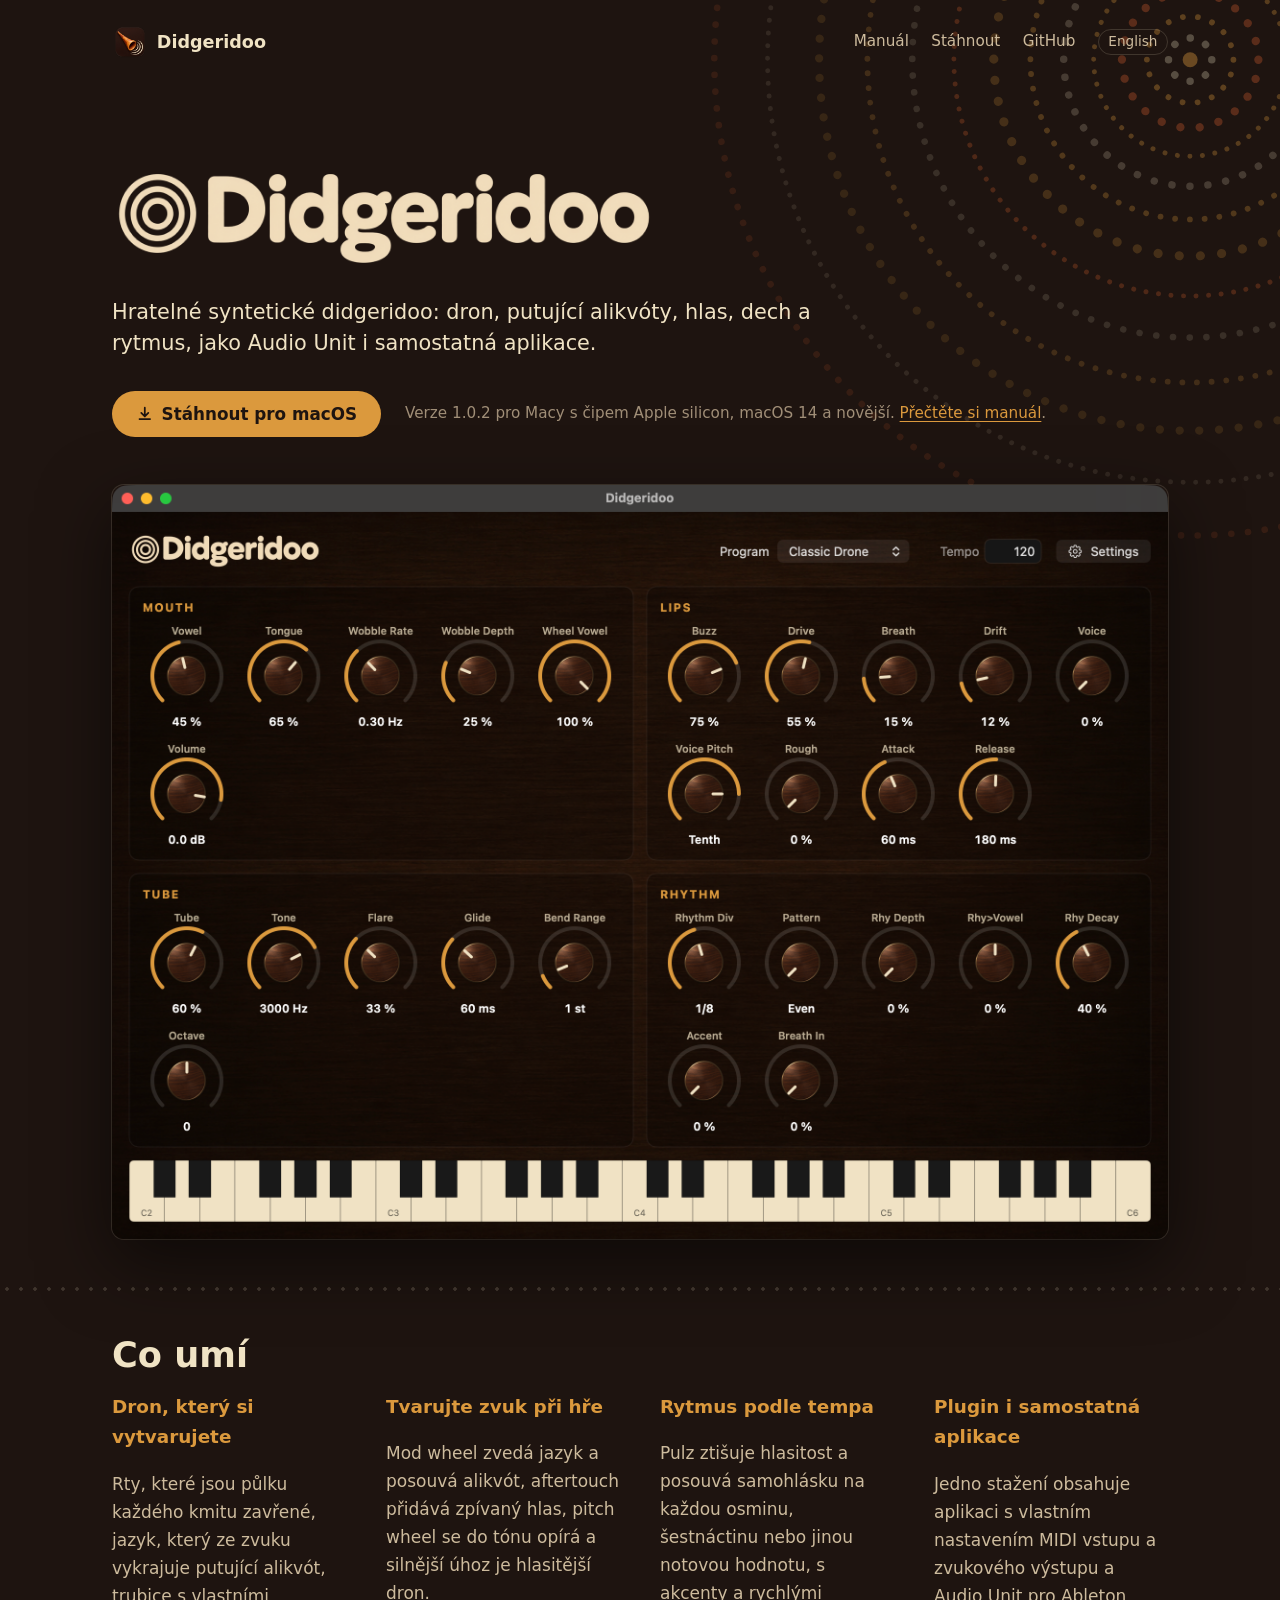
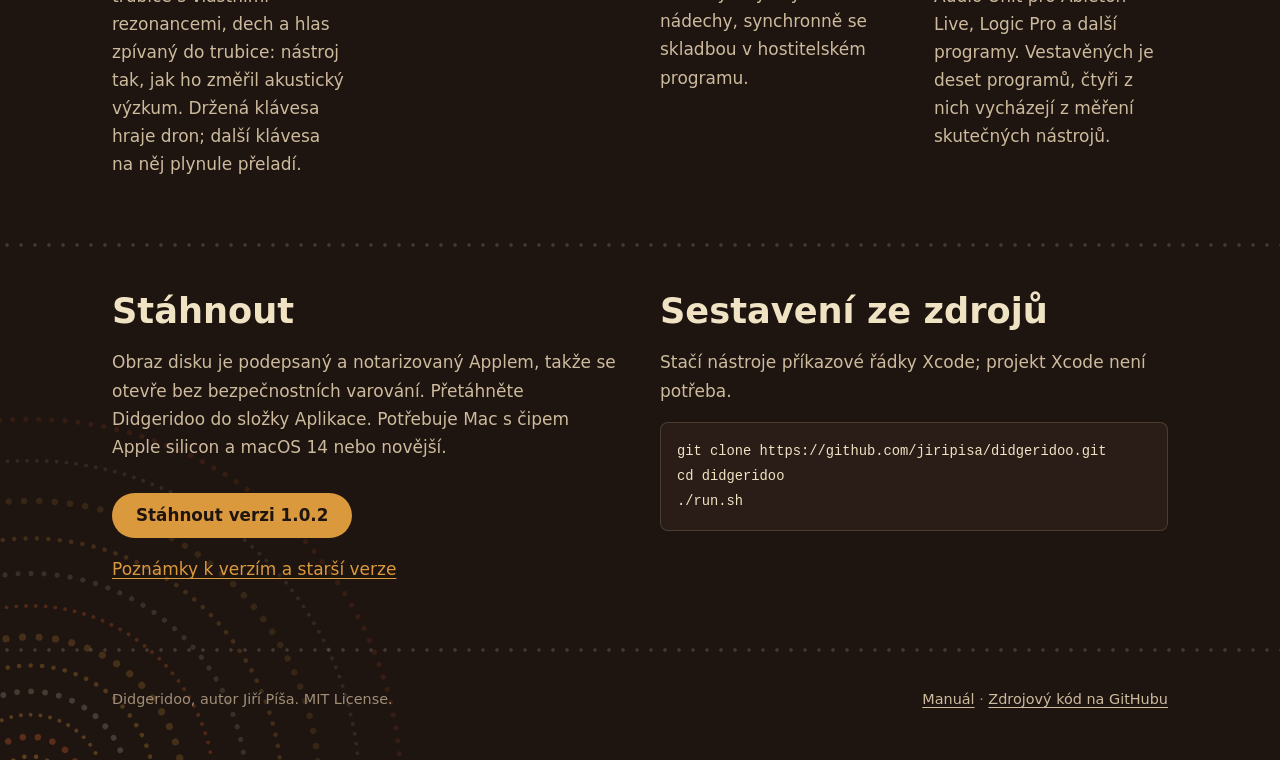
==== docs/cs/index.html @ 7986f855 "feat(dsp): the overblown note is gone — a hard hit is a loud drone, Toot Pitch becomes Flare Three b" ====
<!doctype html>
<html lang="cs">
<head>
<meta charset="utf-8">
<meta name="viewport" content="width=device-width, initial-scale=1">
<title>Didgeridoo pro macOS</title>
<meta name="description" content="Hratelné syntetické didgeridoo: dron, putující alikvóty, hlas, dech a rytmus, jako Audio Unit i samostatná aplikace.">
<meta property="og:title" content="Didgeridoo">
<meta property="og:description" content="Hratelné syntetické didgeridoo: dron, putující alikvóty, hlas, dech a rytmus, jako Audio Unit i samostatná aplikace.">
<meta property="og:image" content="https://jiripisa.github.io/didgeridoo/assets/didgeridoo-window.png">
<meta property="og:type" content="website">
<link rel="alternate" hreflang="en" href="https://jiripisa.github.io/didgeridoo/">
<link rel="alternate" hreflang="cs" href="https://jiripisa.github.io/didgeridoo/cs/">
<link rel="alternate" hreflang="x-default" href="https://jiripisa.github.io/didgeridoo/">
<link rel="icon" href="../assets/icon.png">
<link rel="stylesheet" href="../assets/site.css">
</head>
<body>

<header class="wrap masthead">
  <a class="brand" href="#top"><img src="../assets/icon.png" alt="" width="32" height="32">Didgeridoo</a>
  <nav aria-label="Stránka">
    <a href="manual.html">Manuál</a>
    <a href="#get">Stáhnout</a>
    <a href="https://github.com/jiripisa/didgeridoo">GitHub</a>
    <a class="lang" href="../" hreflang="en" lang="en">English</a>
  </nav>
</header>

<main id="top">
  <div class="wrap hero">
    <h1><img src="../assets/logo.png" alt="Didgeridoo" width="1200" height="240"></h1>
    <p class="lede">Hratelné syntetické didgeridoo: dron, putující alikvóty, hlas, dech a rytmus, jako Audio Unit i samostatná aplikace.</p>
    <div class="actions">
      <a class="button" href="https://github.com/jiripisa/didgeridoo/releases/download/v1.0.2/Didgeridoo-1.0.2.dmg">
        <svg viewBox="0 0 20 20" fill="none" stroke="currentColor" stroke-width="2" aria-hidden="true"><path d="M10 3v10m0 0-4-4m4 4 4-4M4 16h12" stroke-linecap="round" stroke-linejoin="round"/></svg>
        Stáhnout pro macOS
      </a>
      <span class="meta">Verze 1.0.2 pro Macy s čipem Apple silicon, macOS 14 a novější. <a href="manual.html">Přečtěte si manuál</a>.</span>
    </div>
    <figure class="shot">
      <img src="../assets/didgeridoo-window.png" alt="Okno aplikace Didgeridoo" width="1400">
    </figure>
  </div>

  <section id="features">
    <div class="wrap">
      <h2>Co umí</h2>
      <div class="grid">
        <div>
          <h3>Dron, který si vytvarujete</h3>
          <p>Rty, které jsou půlku každého kmitu zavřené, jazyk, který ze zvuku vykrajuje putující alikvót, trubice s vlastními rezonancemi, dech a hlas zpívaný do trubice: nástroj tak, jak ho změřil akustický výzkum. Držená klávesa hraje dron; další klávesa na něj plynule přeladí.</p>
        </div>
        <div>
          <h3>Tvarujte zvuk při hře</h3>
          <p>Mod wheel zvedá jazyk a posouvá alikvót, aftertouch přidává zpívaný hlas, pitch wheel se do tónu opírá a silnější úhoz je hlasitější dron.</p>
        </div>
        <div>
          <h3>Rytmus podle tempa</h3>
          <p>Pulz ztišuje hlasitost a posouvá samohlásku na každou osminu, šestnáctinu nebo jinou notovou hodnotu, s akcenty a rychlými nádechy, synchronně se skladbou v hostitelském programu.</p>
        </div>
        <div>
          <h3>Plugin i samostatná aplikace</h3>
          <p>Jedno stažení obsahuje aplikaci s vlastním nastavením MIDI vstupu a zvukového výstupu a Audio Unit pro Ableton Live, Logic Pro a další programy. Vestavěných je deset programů, čtyři z nich vycházejí z měření skutečných nástrojů.</p>
        </div>
      </div>
    </div>
  </section>

  <section id="get">
    <div class="wrap grid">
      <div>
        <h2>Stáhnout</h2>
        <p>Obraz disku je podepsaný a notarizovaný Applem, takže se otevře bez
        bezpečnostních varování. Přetáhněte Didgeridoo do složky Aplikace.
        Potřebuje Mac s čipem Apple silicon a macOS 14 nebo novější.</p>
        <div class="actions">
          <a class="button" href="https://github.com/jiripisa/didgeridoo/releases/download/v1.0.2/Didgeridoo-1.0.2.dmg">Stáhnout verzi 1.0.2</a>
        </div>
        <p><a href="https://github.com/jiripisa/didgeridoo/releases">Poznámky k verzím a starší verze</a></p>
      </div>
      <div>
        <h2>Sestavení ze zdrojů</h2>
        <p>Stačí nástroje příkazové řádky Xcode; projekt Xcode není potřeba.</p>
<pre><code>git clone https://github.com/jiripisa/didgeridoo.git
cd didgeridoo
./run.sh</code></pre>
      </div>
    </div>
  </section>
</main>

<footer>
  <div class="wrap">
    <span>Didgeridoo, autor Jiří Píša. MIT License.</span>
    <span><a href="manual.html">Manuál</a> · <a href="https://github.com/jiripisa/didgeridoo">Zdrojový kód na GitHubu</a></span>
  </div>
</footer>

</body>
</html>
---- docs/assets/site.css ----
/* Shared by index.html and manual.html. The site wears the instrument's colours: dark
   wood for the ground and the pigments of its painting for everything else, with a
   sound drawn in dots spreading behind the page (ripples.svg). One look, whatever
   the system's appearance: it is the app's own. */
:root {
  --bg: #1e1410;          /* bark: the ground */
  --panel: #2a1c16;       /* heartwood: code, keys, the contents box */
  --line: rgba(240, 227, 196, .16);
  --ink: #f0e3c4;         /* white clay: headings, names */
  --ink2: #cdbb9d;        /* text */
  --ink3: #a08e77;        /* notes */
  --accent: #db993d;      /* yellow ochre: what you can press, what is marked */
  --accent-ink: #1e1410;
  --display: ui-rounded, "SF Pro Rounded", "Arial Rounded MT Bold", system-ui, sans-serif;
  --text: "Avenir Next", Avenir, system-ui, -apple-system, "Segoe UI", sans-serif;
  --measure: 44rem;
  --gutter: clamp(1rem, 4vw, 3rem);
  --ripple: clamp(34rem, 78vw, 66rem);
  color-scheme: dark;
}
* { box-sizing: border-box; }
html { -webkit-text-size-adjust: 100%; scroll-padding-top: 1.5rem; background: var(--bg); }
body {
  margin: 0;
  color: var(--ink2);
  font: 1.0625rem/1.65 var(--text);
  /* The sound: one ripple from the top right corner, a quieter one from the foot of the page. */
  background:
    url(ripples.svg) no-repeat right calc(var(--ripple) * -.41) top calc(var(--ripple) * -.44) / var(--ripple),
    url(ripples.svg) no-repeat left calc(var(--ripple) * -.36) bottom calc(var(--ripple) * -.42) / calc(var(--ripple) * .78),
    var(--bg);
}
a { color: var(--accent); text-underline-offset: .2em; }
a:hover { color: var(--ink); }
a:focus-visible, button:focus-visible { outline: 2px solid var(--accent); outline-offset: 3px; border-radius: 4px; }
code, kbd, pre { font-family: ui-monospace, "SF Mono", Menlo, monospace; font-size: .9em; }
code { color: var(--ink); }
b, strong { color: var(--ink); font-weight: 600; }
img { max-width: 100%; height: auto; }
h1, h2, h3 { font-family: var(--display); }
.wrap { max-width: 72rem; margin: 0 auto; padding: 0 var(--gutter); }

.masthead { display: flex; align-items: center; justify-content: space-between; gap: 1rem; padding-block: 1.5rem; }
.brand { display: flex; align-items: center; gap: .55rem; color: var(--ink); text-decoration: none; font: 700 1.1rem var(--display); }
.brand img { width: 2.25rem; height: 2.25rem; }
.masthead nav { display: flex; flex-wrap: wrap; justify-content: flex-end; gap: .4rem 1.4rem; }
.masthead nav a { color: var(--ink2); text-decoration: none; font-size: .95rem; }
.masthead nav a:hover, .masthead nav a[aria-current] { color: var(--ink); }
.masthead nav a.lang { padding: 0 .6rem; border: 1px solid var(--line); border-radius: 999px; font-size: .85rem; }

.hero { padding-block: clamp(2rem, 7vw, 5rem) 3rem; }
.hero h1 { margin: 0; color: var(--ink); font-size: clamp(2.6rem, 8vw, 5rem); font-weight: 800; line-height: 1; letter-spacing: -.01em; }
.hero h1 img { display: block; width: min(34rem, 100%); }
.lede { max-width: var(--measure); margin: 1.5rem 0 0; color: var(--ink); font-size: 1.3rem; line-height: 1.5; }
.actions { display: flex; flex-wrap: wrap; align-items: center; gap: 1rem 1.5rem; margin-top: 2rem; }
.button {
  display: inline-flex; align-items: center; gap: .5rem; padding: .8rem 1.5rem; border-radius: 999px;
  background: var(--accent); color: var(--accent-ink); font: 700 1.05rem var(--display); text-decoration: none;
}
.button:hover { background: var(--ink); color: var(--accent-ink); }
.button svg { width: 1.1rem; height: 1.1rem; }
.meta { color: var(--ink3); font-size: .95rem; }
.shot { margin: 3rem 0 0; }
.shot img { display: block; border-radius: 12px; box-shadow: 0 24px 70px rgba(0, 0, 0, .55), 0 0 0 1px var(--line); }

/* Sections are parted by a row of dots, like the rings behind the page. */
section, footer {
  background: radial-gradient(circle, var(--line) 0 1.5px, transparent 2px) repeat-x left top / 14px 4px;
}
section { padding-block: 3rem; }
section h2 { margin: 0 0 1rem; color: var(--ink); font-size: clamp(1.6rem, 3.5vw, 2.2rem); font-weight: 700; line-height: 1.15; }
section p, section li { max-width: var(--measure); }
.grid { display: grid; grid-template-columns: repeat(auto-fit, minmax(14rem, 1fr)); gap: 2rem 2.5rem; }
.grid h3 { margin: 0 0 .4rem; color: var(--accent); font-size: 1.15rem; font-weight: 700; }
pre { overflow-x: auto; padding: 1rem; border-radius: 8px; background: var(--panel); border: 1px solid var(--line); color: var(--ink); }

footer { padding-block: 2.5rem 3rem; color: var(--ink3); font-size: .9rem; }
footer .wrap { display: flex; flex-wrap: wrap; justify-content: space-between; gap: 1rem; }
footer a { color: var(--ink2); }

@media (max-width: 640px) {
  .masthead nav a:not(.lang):not(:first-child) { display: none; }
}
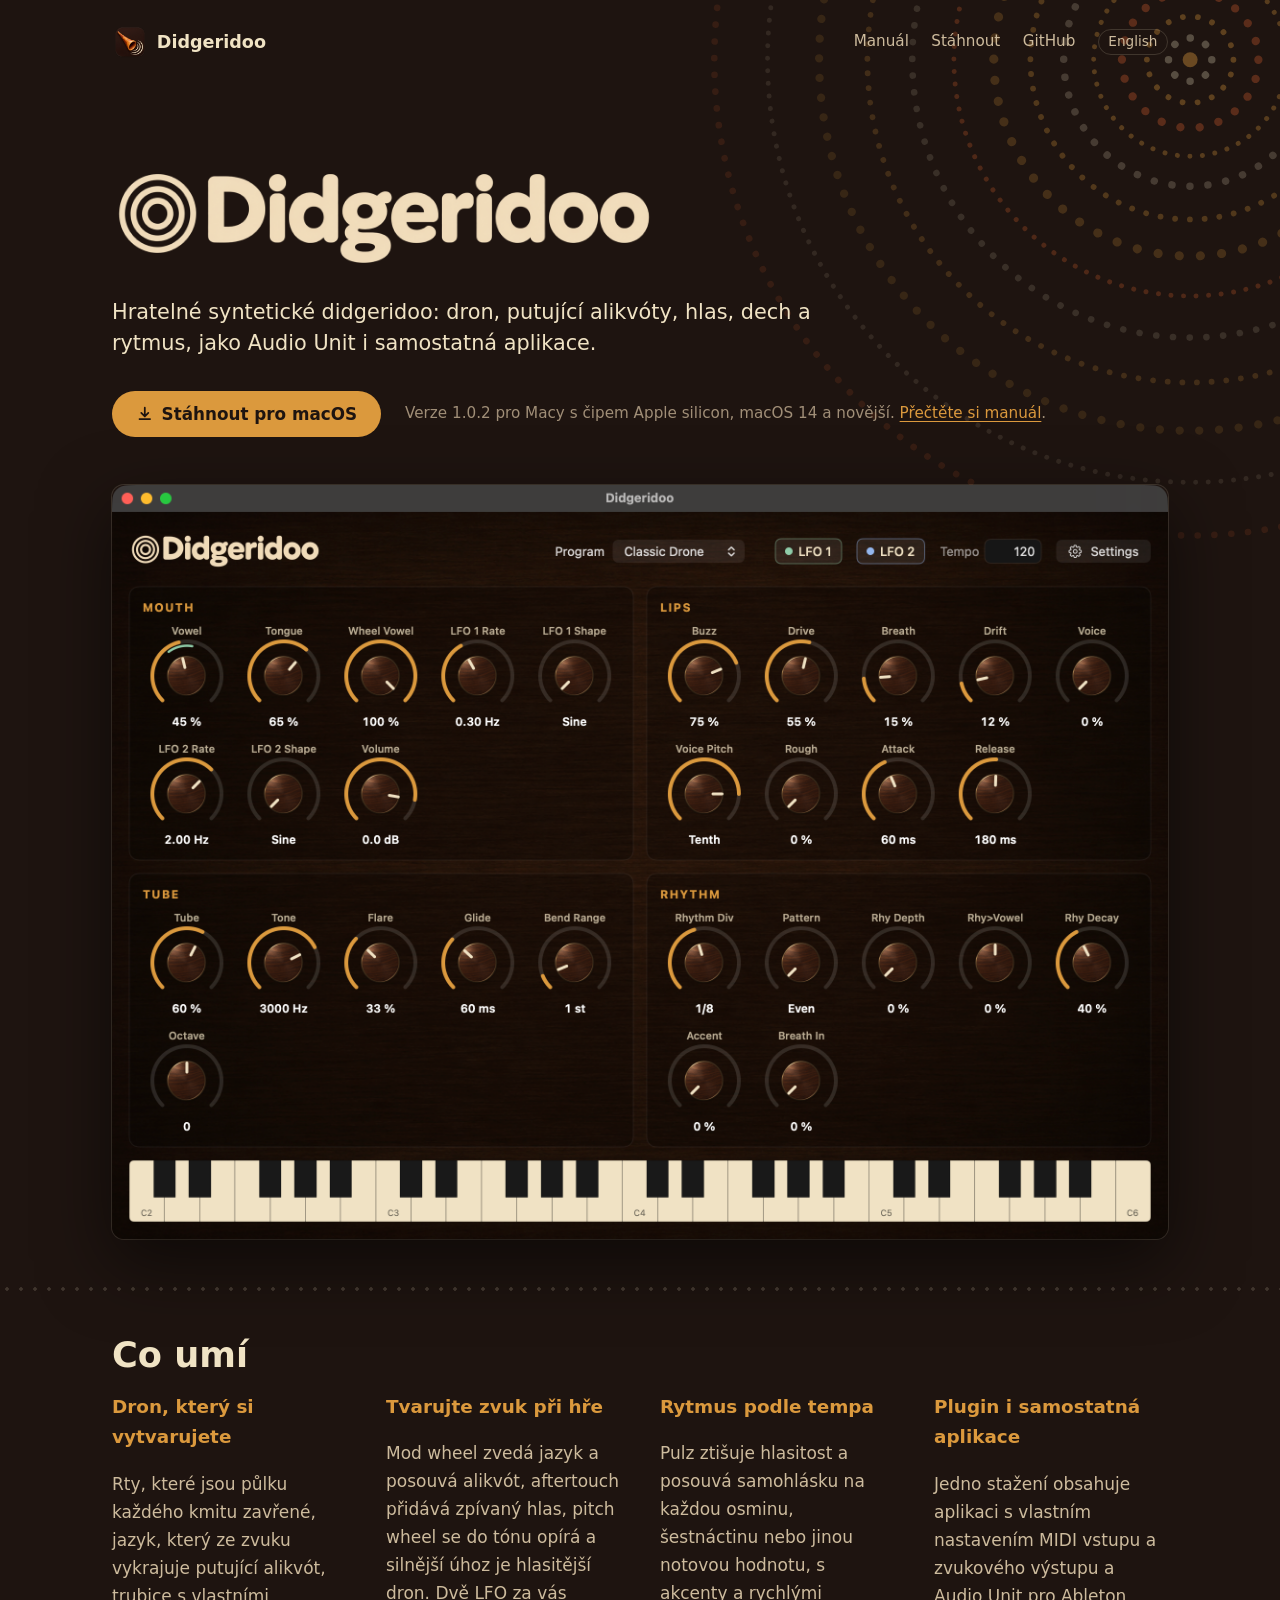
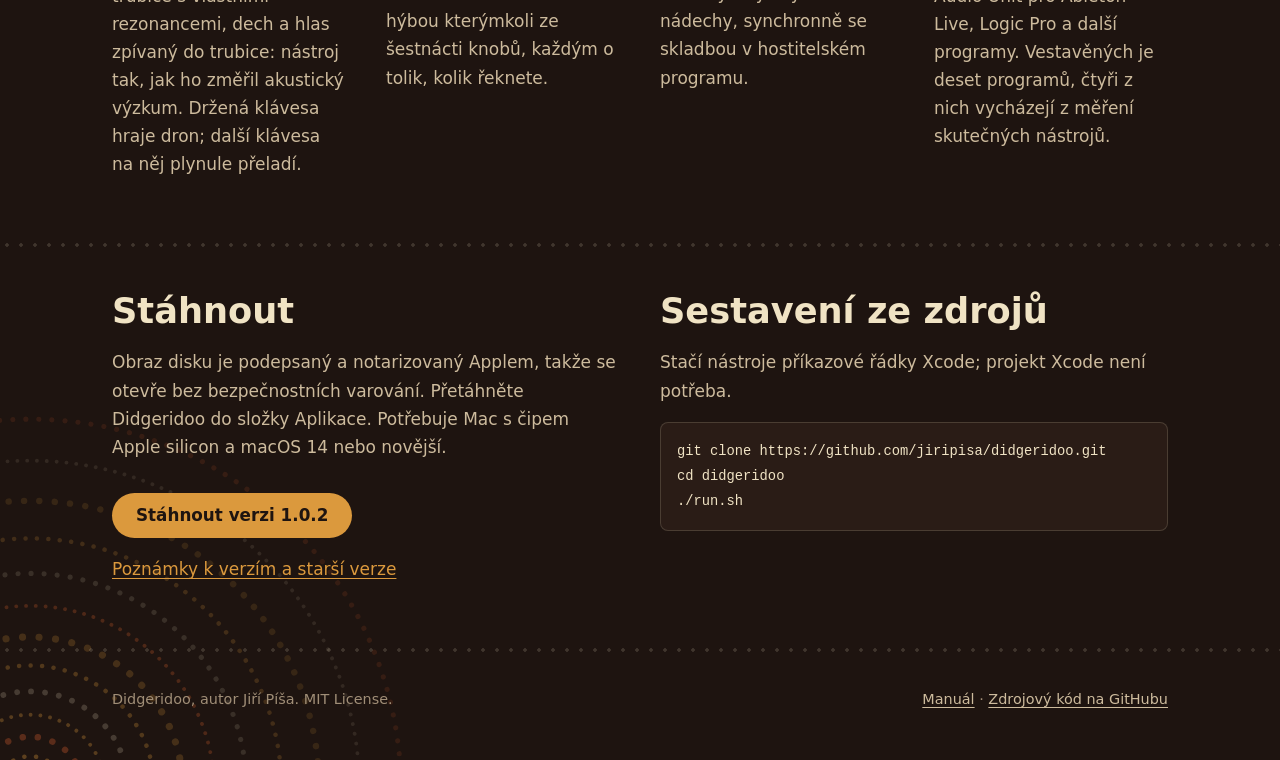
==== commit d0c83769: "feat: two LFOs that move the knobs — a rate and a shape each, an amount per LFO on sixteen knobs Wob" ====
--- a/docs/cs/index.html
+++ b/docs/cs/index.html
@@ -53,7 +53,7 @@
         </div>
         <div>
           <h3>Tvarujte zvuk při hře</h3>
-          <p>Mod wheel zvedá jazyk a posouvá alikvót, aftertouch přidává zpívaný hlas, pitch wheel se do tónu opírá a silnější úhoz je hlasitější dron.</p>
+          <p>Mod wheel zvedá jazyk a posouvá alikvót, aftertouch přidává zpívaný hlas, pitch wheel se do tónu opírá a silnější úhoz je hlasitější dron. Dvě LFO za vás hýbou kterýmkoli ze šestnácti knobů, každým o tolik, kolik řeknete.</p>
         </div>
         <div>
           <h3>Rytmus podle tempa</h3>
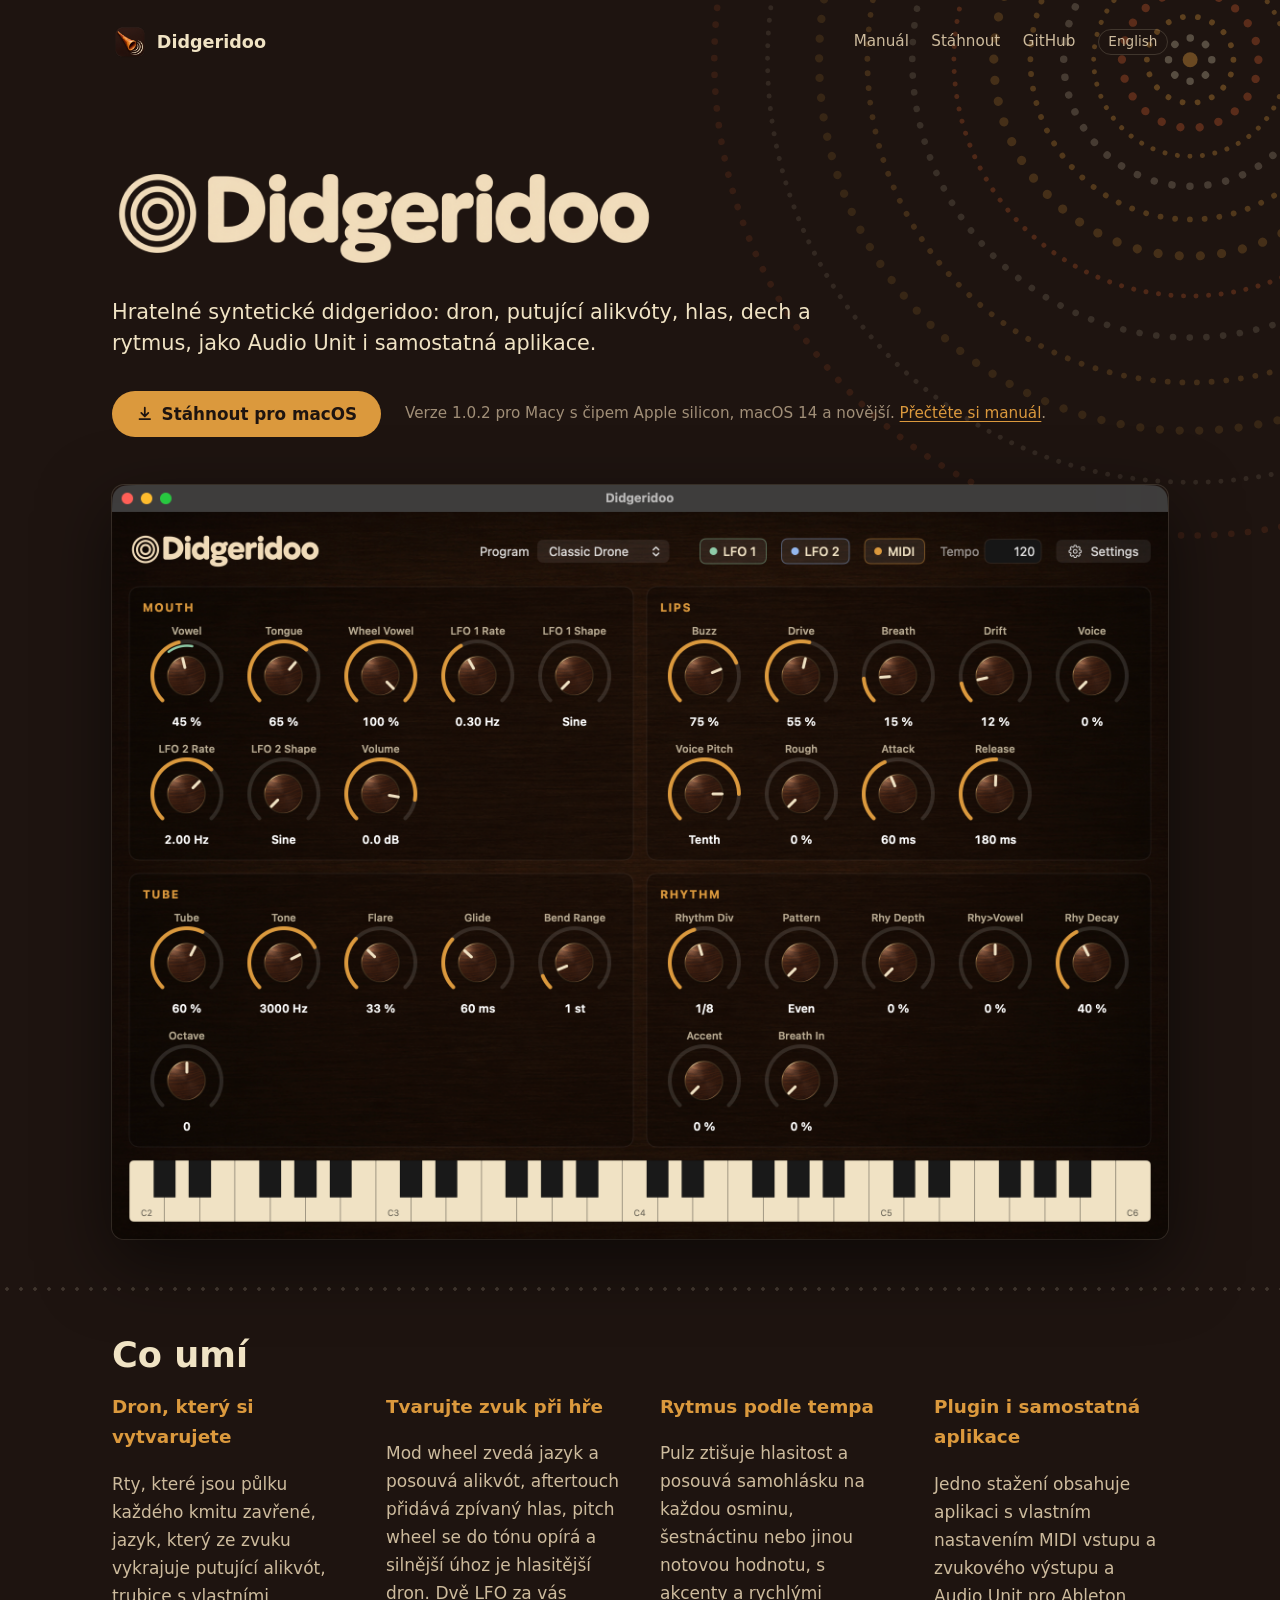
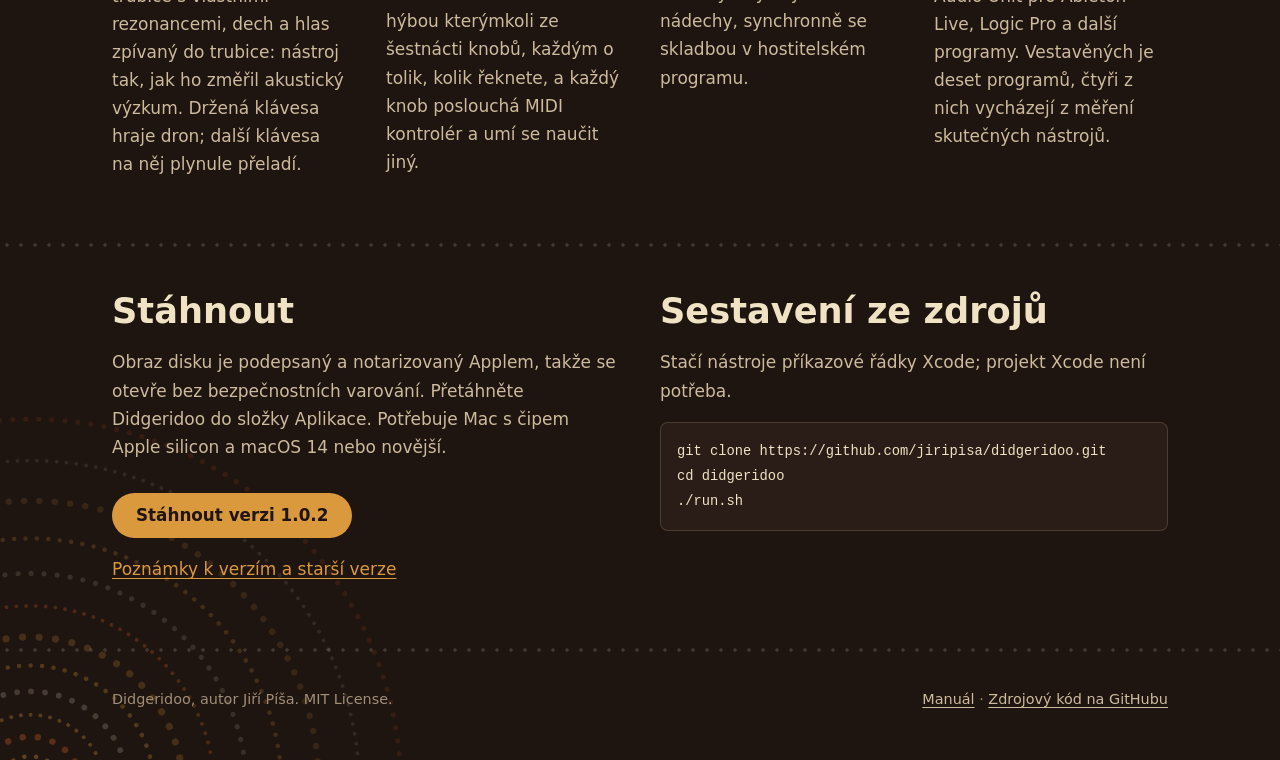
==== commit e43313b6: "feat: MIDI learn — a controller on every knob, another by a click and a move of a control; the same " ====
--- a/docs/cs/index.html
+++ b/docs/cs/index.html
@@ -53,7 +53,7 @@
         </div>
         <div>
           <h3>Tvarujte zvuk při hře</h3>
-          <p>Mod wheel zvedá jazyk a posouvá alikvót, aftertouch přidává zpívaný hlas, pitch wheel se do tónu opírá a silnější úhoz je hlasitější dron. Dvě LFO za vás hýbou kterýmkoli ze šestnácti knobů, každým o tolik, kolik řeknete.</p>
+          <p>Mod wheel zvedá jazyk a posouvá alikvót, aftertouch přidává zpívaný hlas, pitch wheel se do tónu opírá a silnější úhoz je hlasitější dron. Dvě LFO za vás hýbou kterýmkoli ze šestnácti knobů, každým o tolik, kolik řeknete, a každý knob poslouchá MIDI kontrolér a umí se naučit jiný.</p>
         </div>
         <div>
           <h3>Rytmus podle tempa</h3>
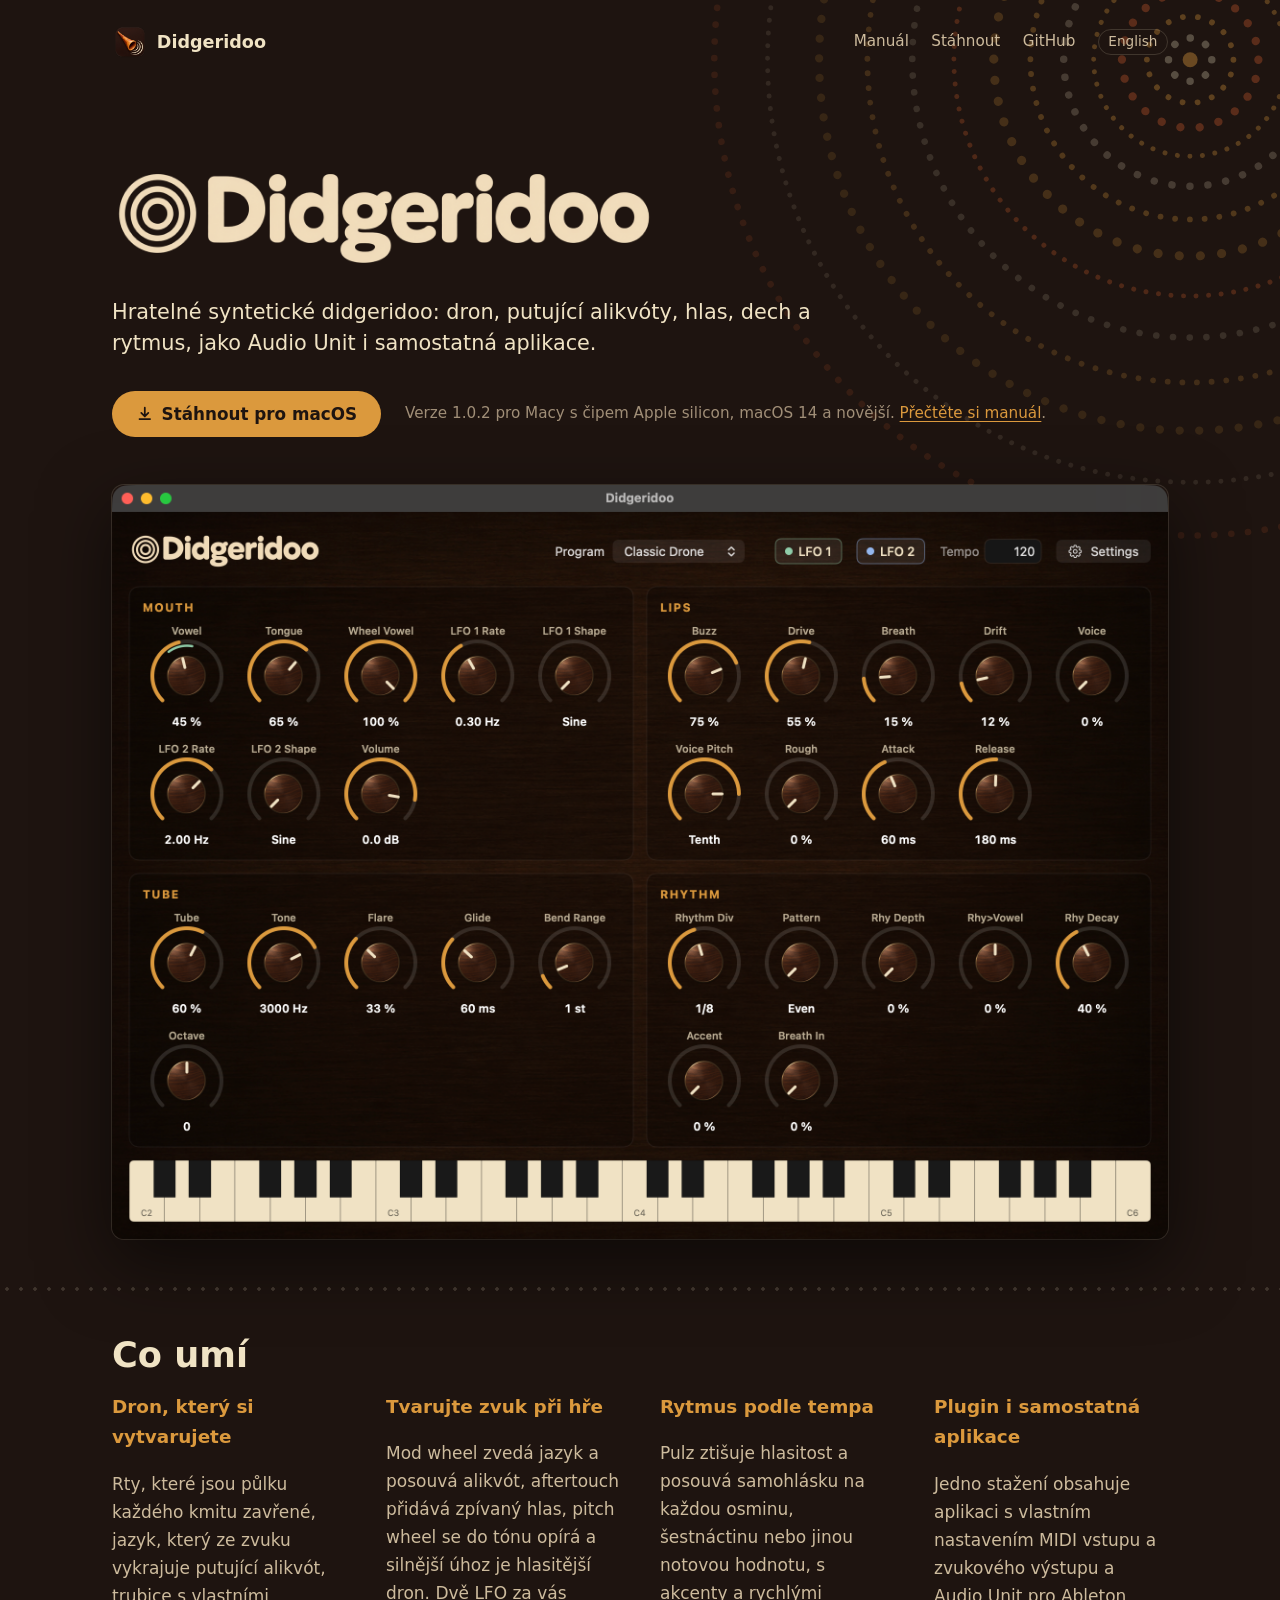
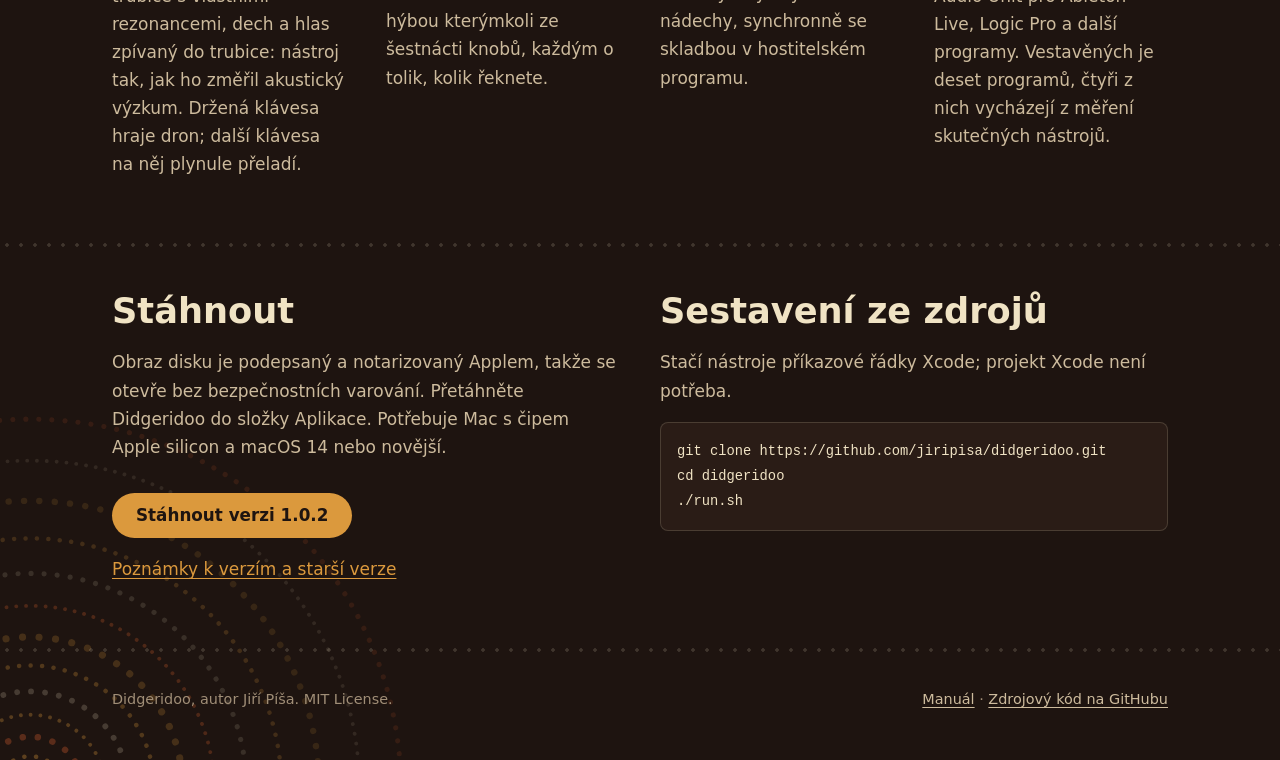
==== commit ca5b62e6: "chore: merge phase 16 — two LFOs that move the knobs" ====
--- a/docs/cs/index.html
+++ b/docs/cs/index.html
@@ -53,7 +53,7 @@
         </div>
         <div>
           <h3>Tvarujte zvuk při hře</h3>
-          <p>Mod wheel zvedá jazyk a posouvá alikvót, aftertouch přidává zpívaný hlas, pitch wheel se do tónu opírá a silnější úhoz je hlasitější dron. Dvě LFO za vás hýbou kterýmkoli ze šestnácti knobů, každým o tolik, kolik řeknete, a každý knob poslouchá MIDI kontrolér a umí se naučit jiný.</p>
+          <p>Mod wheel zvedá jazyk a posouvá alikvót, aftertouch přidává zpívaný hlas, pitch wheel se do tónu opírá a silnější úhoz je hlasitější dron. Dvě LFO za vás hýbou kterýmkoli ze šestnácti knobů, každým o tolik, kolik řeknete.</p>
         </div>
         <div>
           <h3>Rytmus podle tempa</h3>
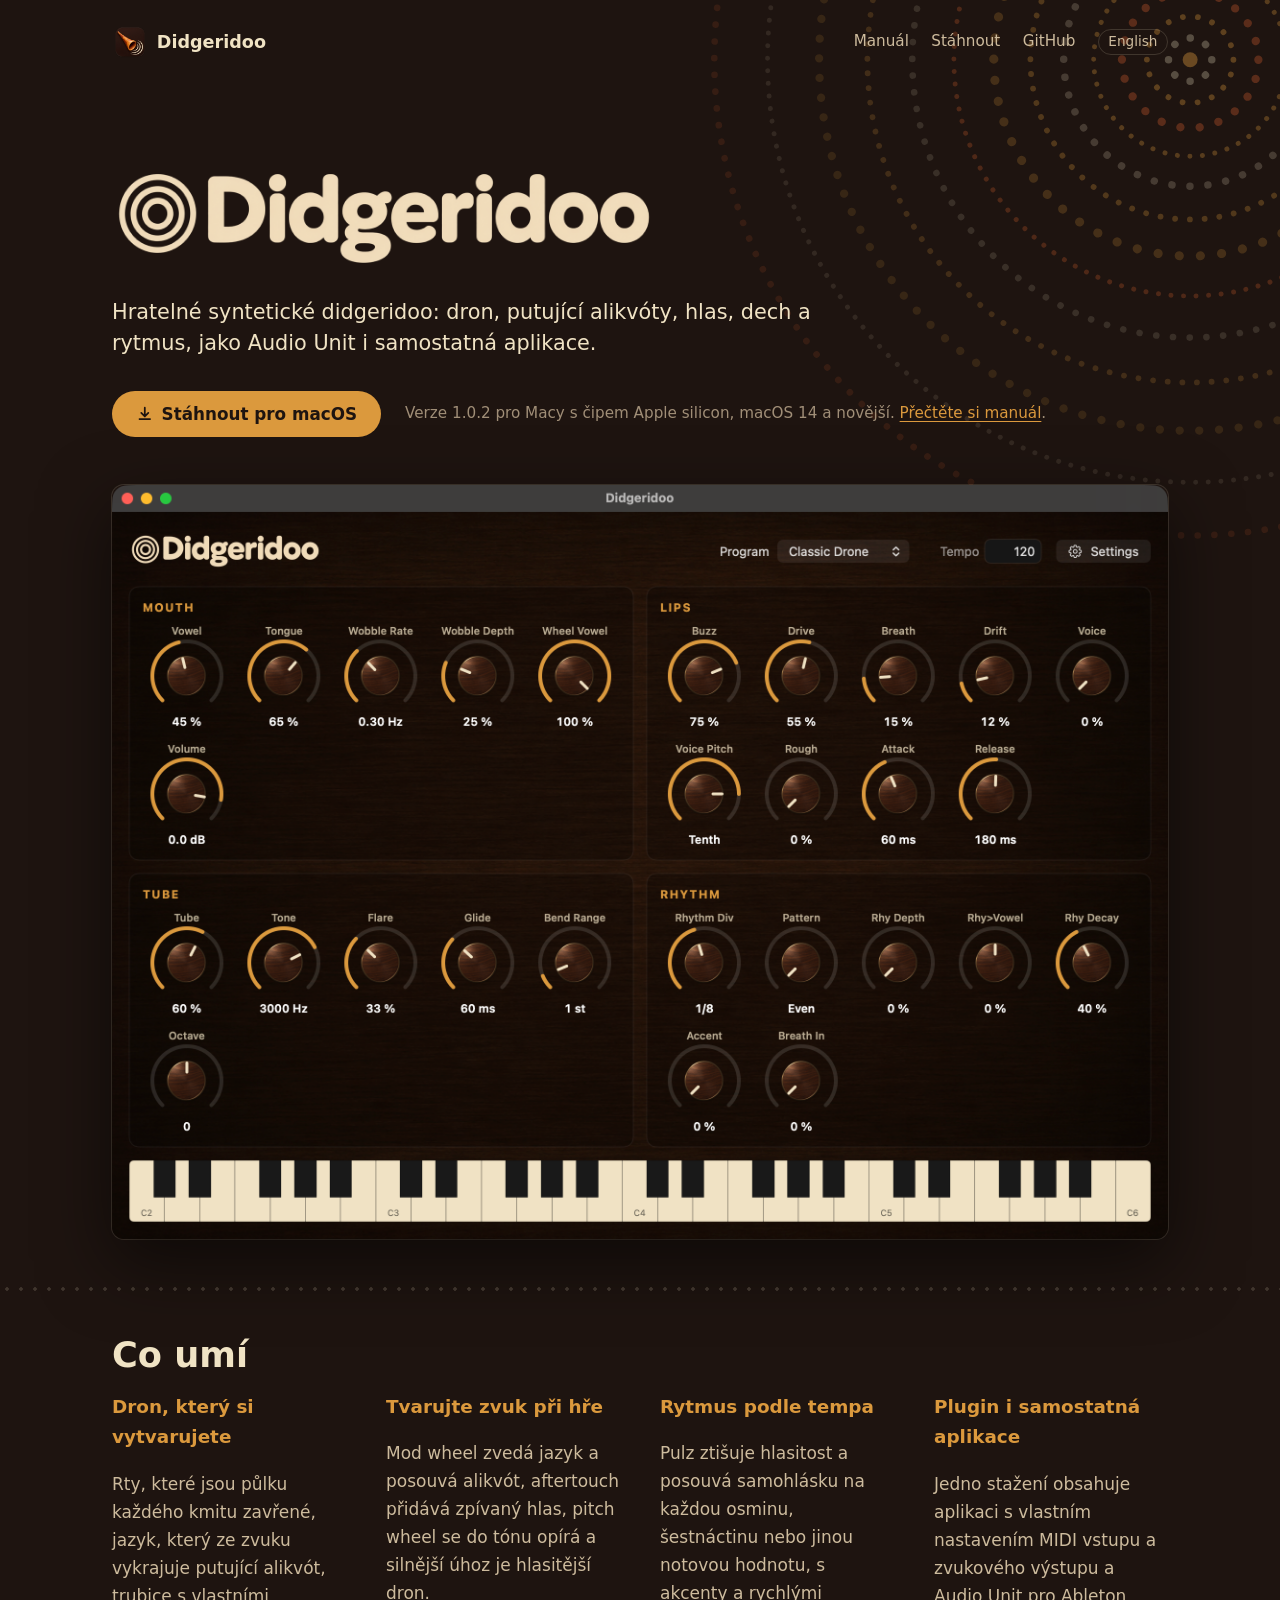
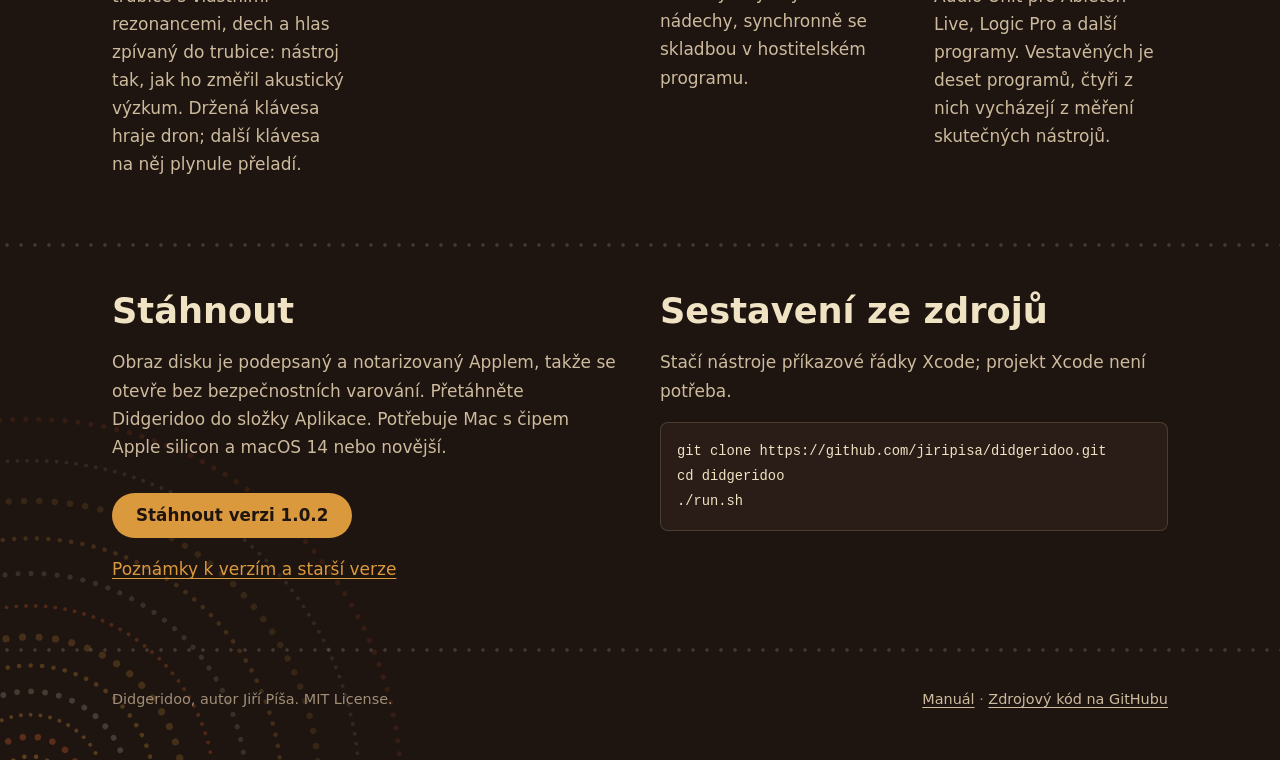
==== commit 78f88c27: "chore: merge phase 15 — one model of the instrument" ====
--- a/docs/cs/index.html
+++ b/docs/cs/index.html
@@ -53,7 +53,7 @@
         </div>
         <div>
           <h3>Tvarujte zvuk při hře</h3>
-          <p>Mod wheel zvedá jazyk a posouvá alikvót, aftertouch přidává zpívaný hlas, pitch wheel se do tónu opírá a silnější úhoz je hlasitější dron. Dvě LFO za vás hýbou kterýmkoli ze šestnácti knobů, každým o tolik, kolik řeknete.</p>
+          <p>Mod wheel zvedá jazyk a posouvá alikvót, aftertouch přidává zpívaný hlas, pitch wheel se do tónu opírá a silnější úhoz je hlasitější dron.</p>
         </div>
         <div>
           <h3>Rytmus podle tempa</h3>
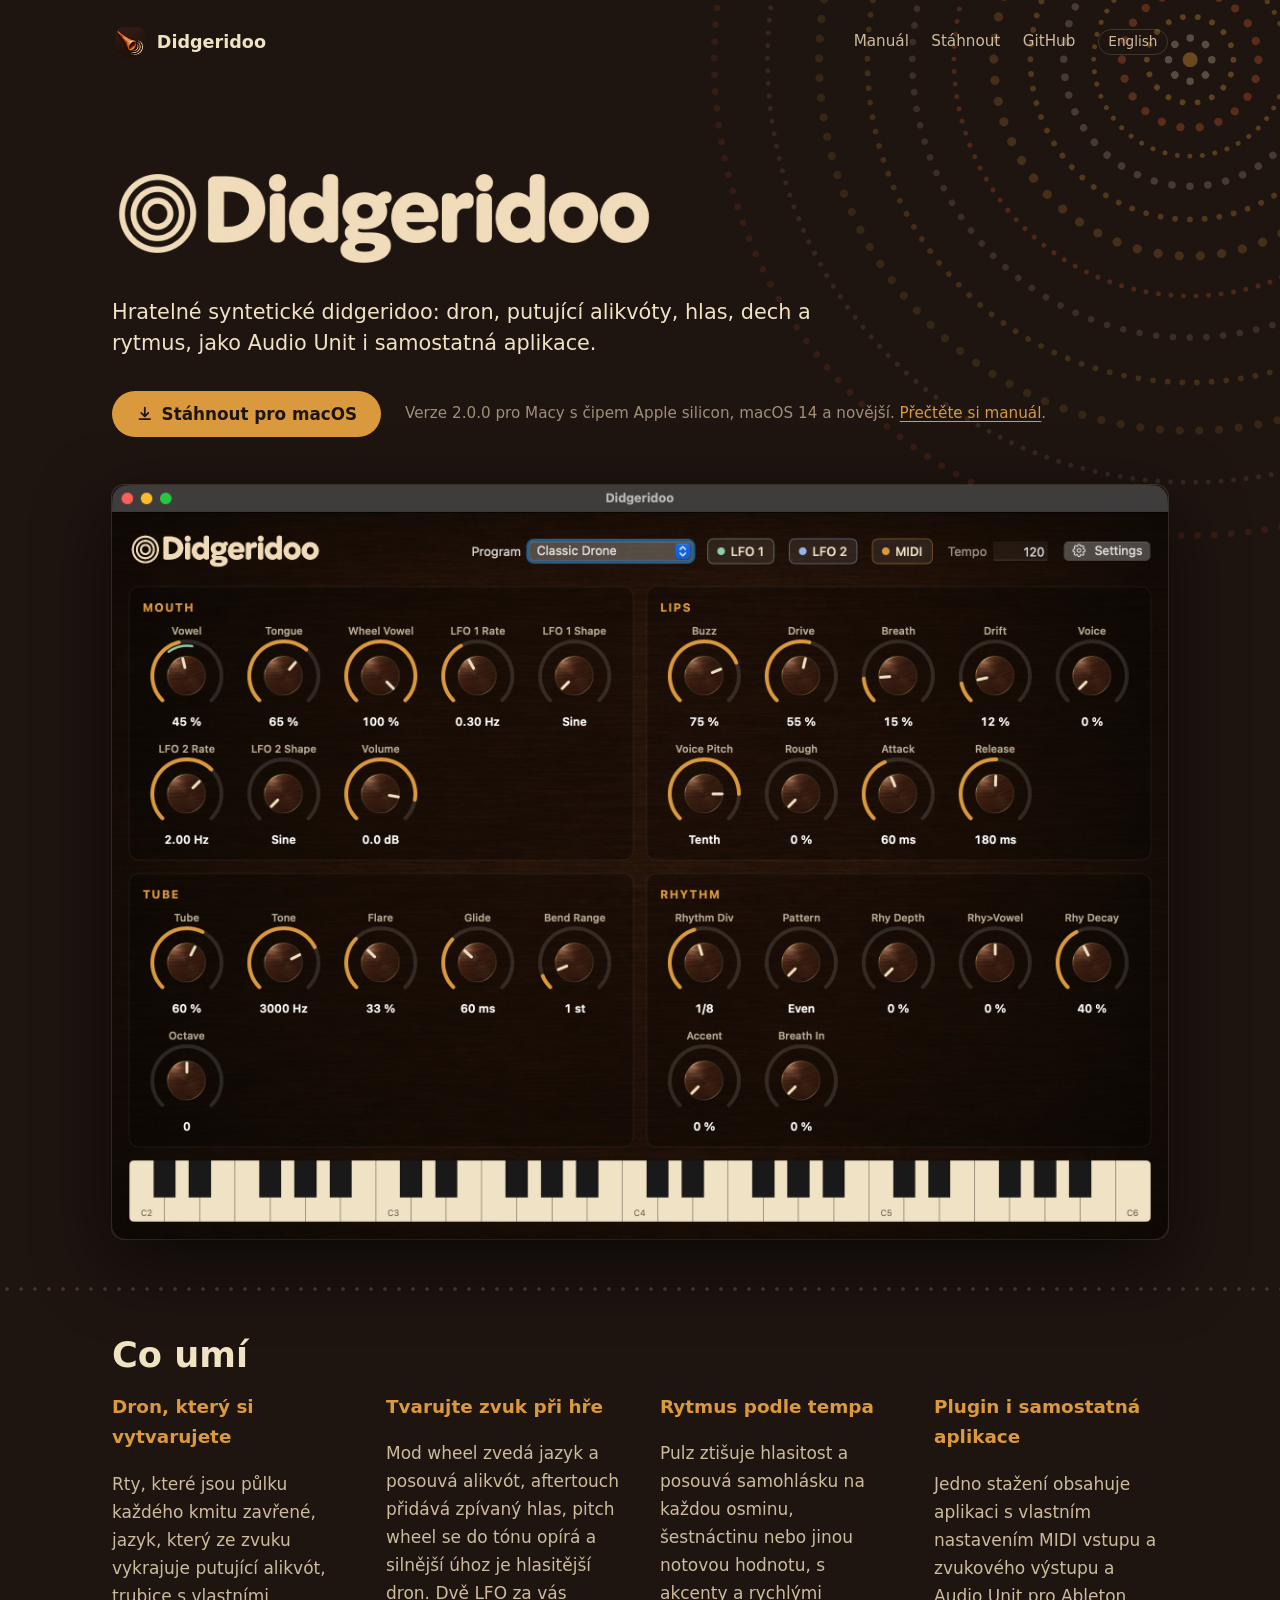
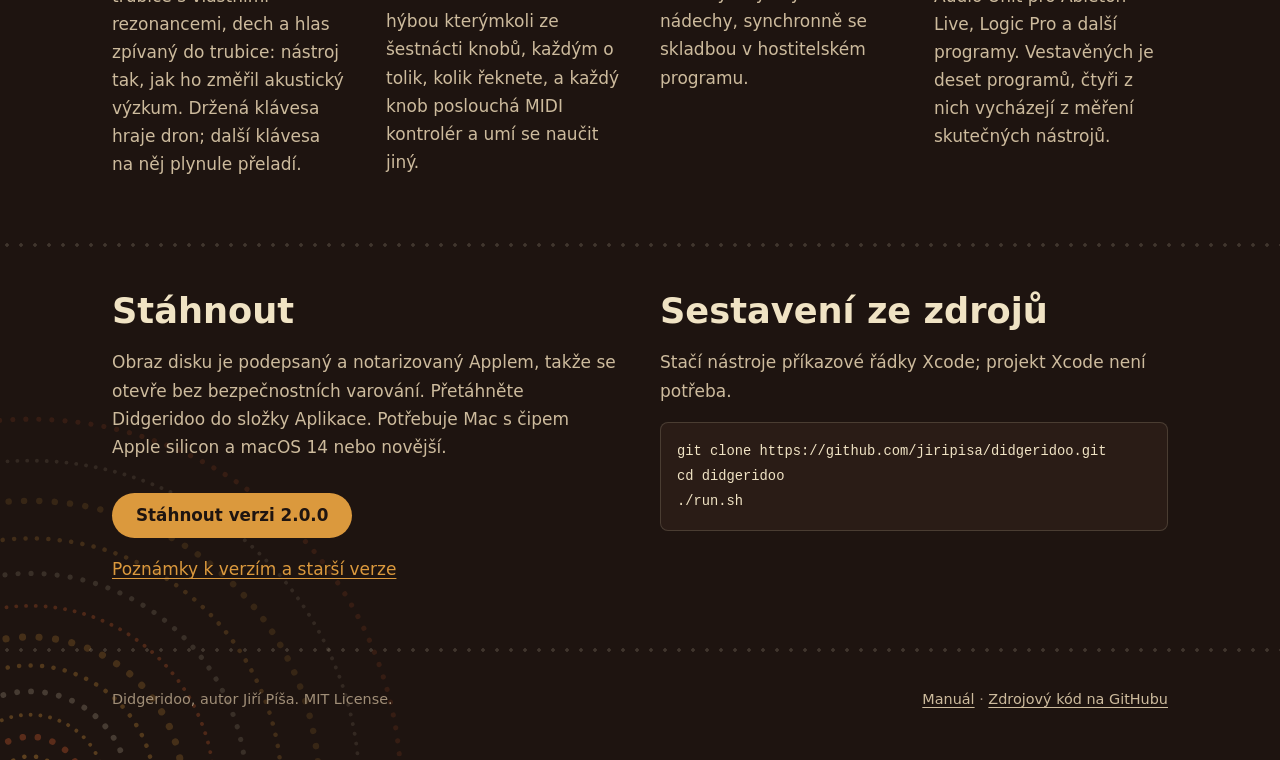
==== commit b43ad995: "chore: merge phase 18 — v2.0.0 release" ====
--- a/docs/cs/index.html
+++ b/docs/cs/index.html
@@ -32,11 +32,11 @@
     <h1><img src="../assets/logo.png" alt="Didgeridoo" width="1200" height="240"></h1>
     <p class="lede">Hratelné syntetické didgeridoo: dron, putující alikvóty, hlas, dech a rytmus, jako Audio Unit i samostatná aplikace.</p>
     <div class="actions">
-      <a class="button" href="https://github.com/jiripisa/didgeridoo/releases/download/v1.0.2/Didgeridoo-1.0.2.dmg">
+      <a class="button" href="https://github.com/jiripisa/didgeridoo/releases/download/v2.0.0/Didgeridoo-2.0.0.dmg">
         <svg viewBox="0 0 20 20" fill="none" stroke="currentColor" stroke-width="2" aria-hidden="true"><path d="M10 3v10m0 0-4-4m4 4 4-4M4 16h12" stroke-linecap="round" stroke-linejoin="round"/></svg>
         Stáhnout pro macOS
       </a>
-      <span class="meta">Verze 1.0.2 pro Macy s čipem Apple silicon, macOS 14 a novější. <a href="manual.html">Přečtěte si manuál</a>.</span>
+      <span class="meta">Verze 2.0.0 pro Macy s čipem Apple silicon, macOS 14 a novější. <a href="manual.html">Přečtěte si manuál</a>.</span>
     </div>
     <figure class="shot">
       <img src="../assets/didgeridoo-window.png" alt="Okno aplikace Didgeridoo" width="1400">
@@ -53,7 +53,7 @@
         </div>
         <div>
           <h3>Tvarujte zvuk při hře</h3>
-          <p>Mod wheel zvedá jazyk a posouvá alikvót, aftertouch přidává zpívaný hlas, pitch wheel se do tónu opírá a silnější úhoz je hlasitější dron.</p>
+          <p>Mod wheel zvedá jazyk a posouvá alikvót, aftertouch přidává zpívaný hlas, pitch wheel se do tónu opírá a silnější úhoz je hlasitější dron. Dvě LFO za vás hýbou kterýmkoli ze šestnácti knobů, každým o tolik, kolik řeknete, a každý knob poslouchá MIDI kontrolér a umí se naučit jiný.</p>
         </div>
         <div>
           <h3>Rytmus podle tempa</h3>
@@ -75,7 +75,7 @@
         bezpečnostních varování. Přetáhněte Didgeridoo do složky Aplikace.
         Potřebuje Mac s čipem Apple silicon a macOS 14 nebo novější.</p>
         <div class="actions">
-          <a class="button" href="https://github.com/jiripisa/didgeridoo/releases/download/v1.0.2/Didgeridoo-1.0.2.dmg">Stáhnout verzi 1.0.2</a>
+          <a class="button" href="https://github.com/jiripisa/didgeridoo/releases/download/v2.0.0/Didgeridoo-2.0.0.dmg">Stáhnout verzi 2.0.0</a>
         </div>
         <p><a href="https://github.com/jiripisa/didgeridoo/releases">Poznámky k verzím a starší verze</a></p>
       </div>
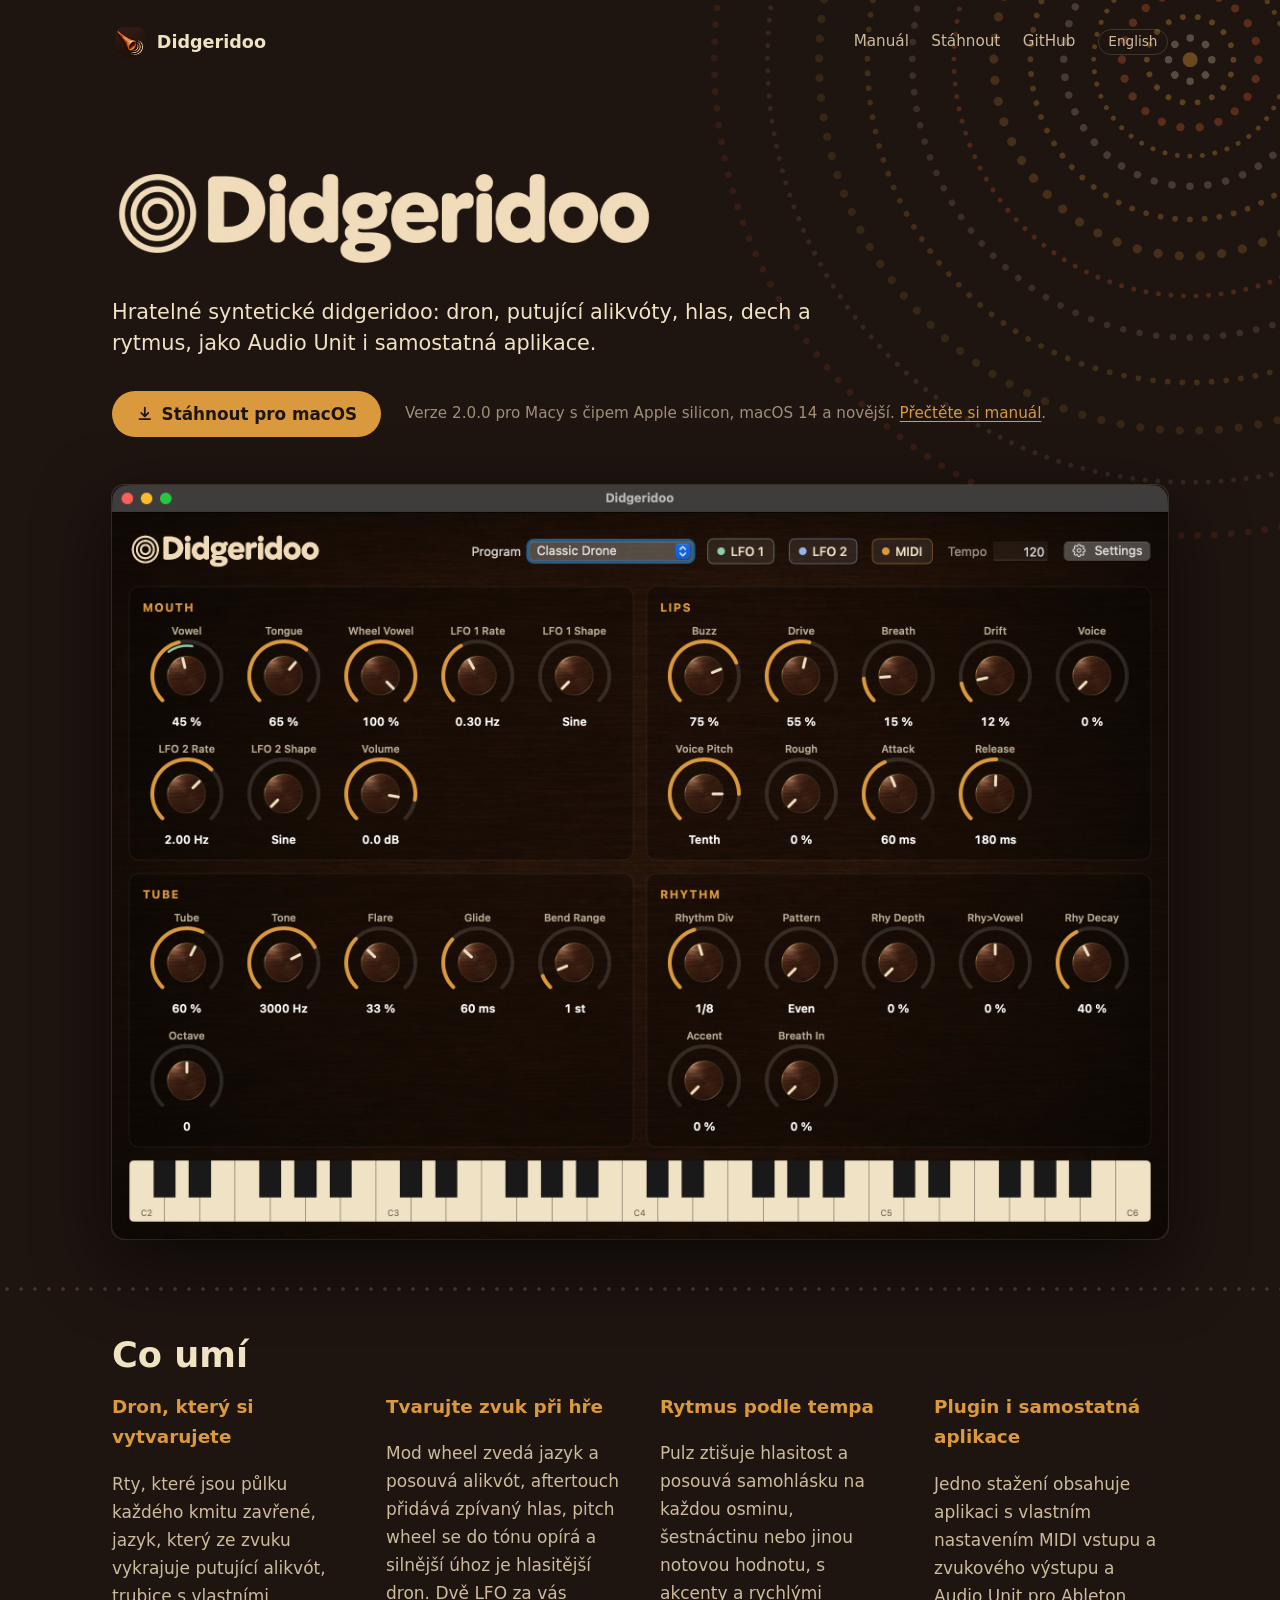
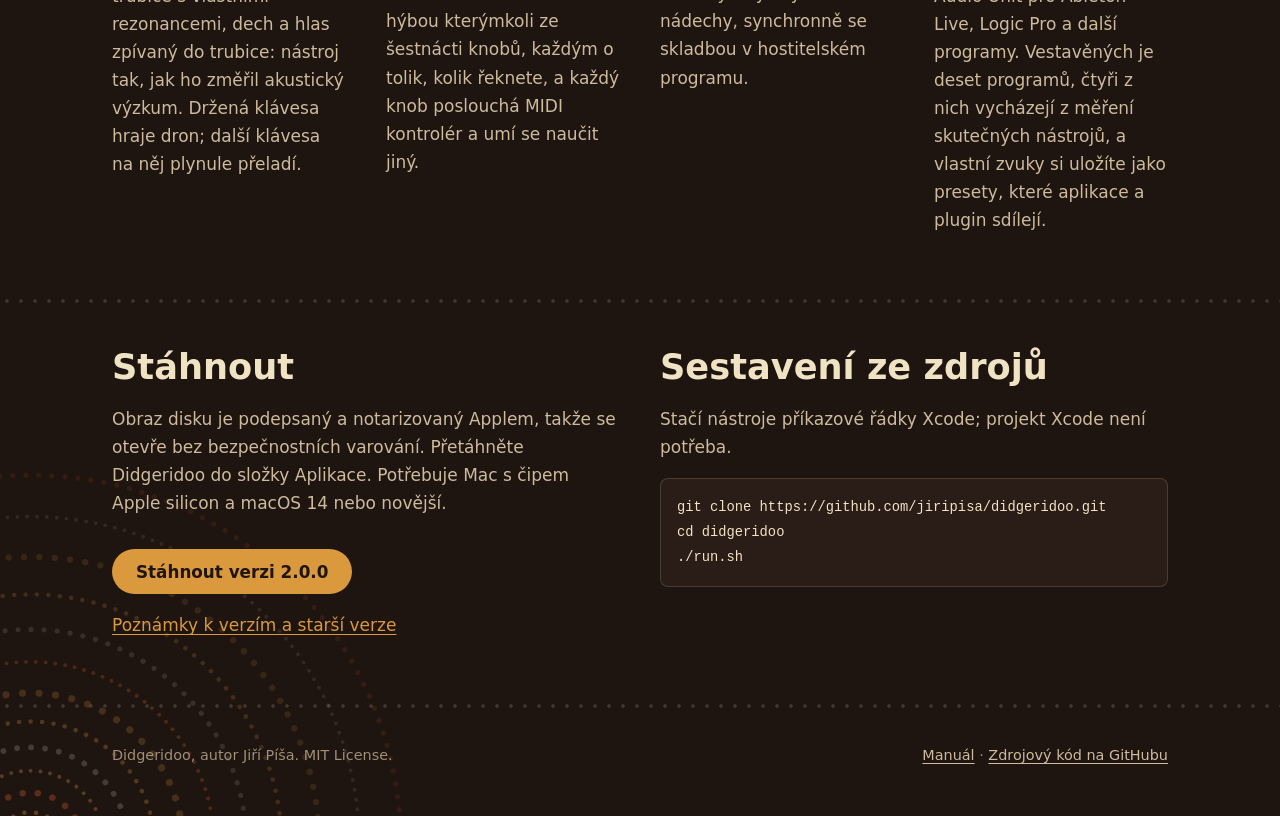
==== commit 73ff770b: "chore: merge phase 20 — presets of your own" ====
--- a/docs/cs/index.html
+++ b/docs/cs/index.html
@@ -61,7 +61,7 @@
         </div>
         <div>
           <h3>Plugin i samostatná aplikace</h3>
-          <p>Jedno stažení obsahuje aplikaci s vlastním nastavením MIDI vstupu a zvukového výstupu a Audio Unit pro Ableton Live, Logic Pro a další programy. Vestavěných je deset programů, čtyři z nich vycházejí z měření skutečných nástrojů.</p>
+          <p>Jedno stažení obsahuje aplikaci s vlastním nastavením MIDI vstupu a zvukového výstupu a Audio Unit pro Ableton Live, Logic Pro a další programy. Vestavěných je deset programů, čtyři z nich vycházejí z měření skutečných nástrojů, a vlastní zvuky si uložíte jako presety, které aplikace a plugin sdílejí.</p>
         </div>
       </div>
     </div>
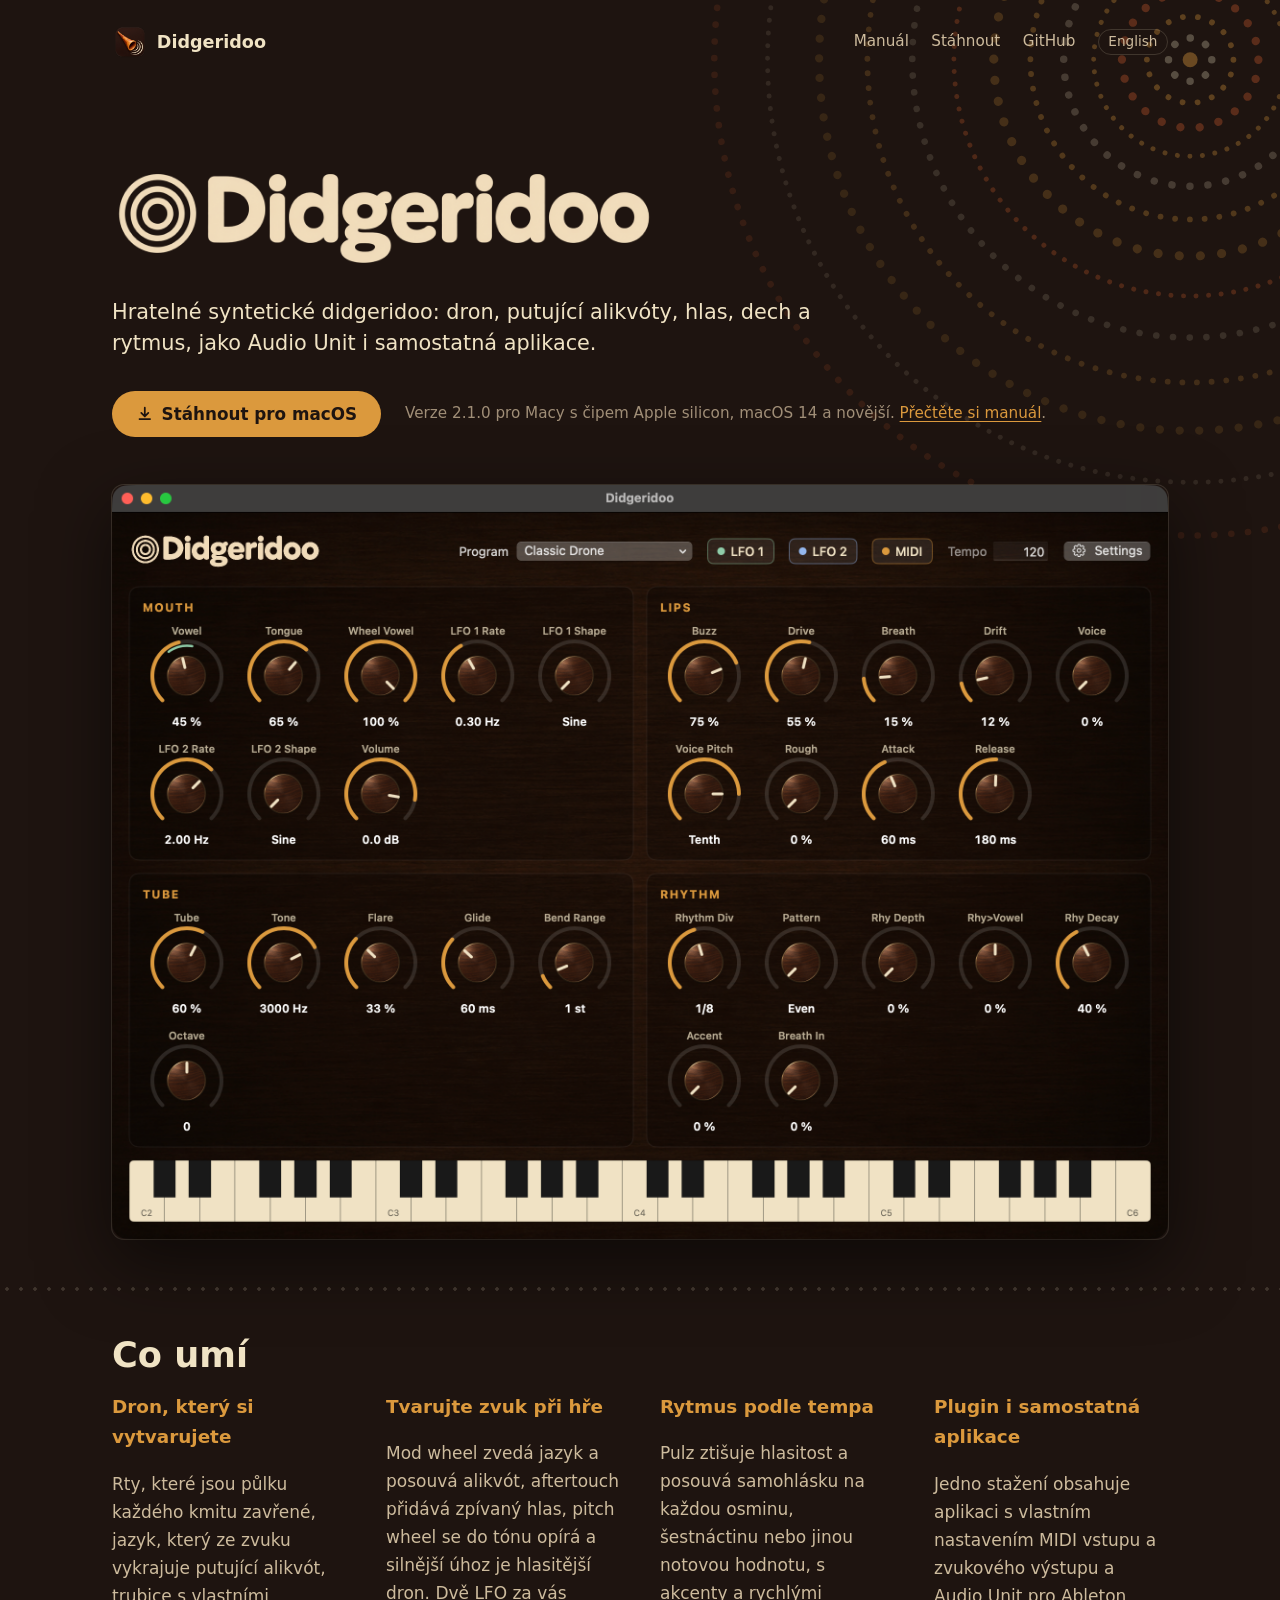
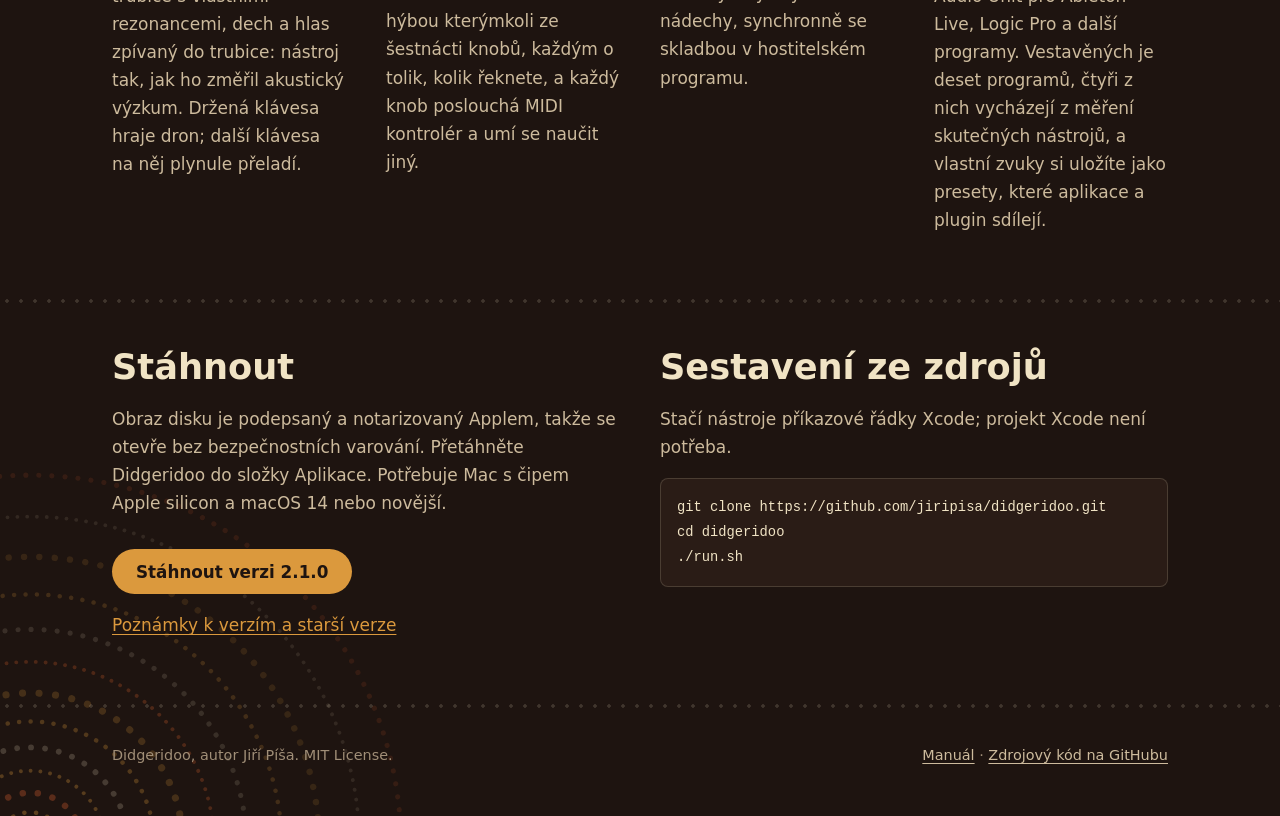
==== commit 94705312: "chore: merge phase 21 — v2.1.0 release" ====
--- a/docs/cs/index.html
+++ b/docs/cs/index.html
@@ -32,11 +32,11 @@
     <h1><img src="../assets/logo.png" alt="Didgeridoo" width="1200" height="240"></h1>
     <p class="lede">Hratelné syntetické didgeridoo: dron, putující alikvóty, hlas, dech a rytmus, jako Audio Unit i samostatná aplikace.</p>
     <div class="actions">
-      <a class="button" href="https://github.com/jiripisa/didgeridoo/releases/download/v2.0.0/Didgeridoo-2.0.0.dmg">
+      <a class="button" href="https://github.com/jiripisa/didgeridoo/releases/download/v2.1.0/Didgeridoo-2.1.0.dmg">
         <svg viewBox="0 0 20 20" fill="none" stroke="currentColor" stroke-width="2" aria-hidden="true"><path d="M10 3v10m0 0-4-4m4 4 4-4M4 16h12" stroke-linecap="round" stroke-linejoin="round"/></svg>
         Stáhnout pro macOS
       </a>
-      <span class="meta">Verze 2.0.0 pro Macy s čipem Apple silicon, macOS 14 a novější. <a href="manual.html">Přečtěte si manuál</a>.</span>
+      <span class="meta">Verze 2.1.0 pro Macy s čipem Apple silicon, macOS 14 a novější. <a href="manual.html">Přečtěte si manuál</a>.</span>
     </div>
     <figure class="shot">
       <img src="../assets/didgeridoo-window.png" alt="Okno aplikace Didgeridoo" width="1400">
@@ -75,7 +75,7 @@
         bezpečnostních varování. Přetáhněte Didgeridoo do složky Aplikace.
         Potřebuje Mac s čipem Apple silicon a macOS 14 nebo novější.</p>
         <div class="actions">
-          <a class="button" href="https://github.com/jiripisa/didgeridoo/releases/download/v2.0.0/Didgeridoo-2.0.0.dmg">Stáhnout verzi 2.0.0</a>
+          <a class="button" href="https://github.com/jiripisa/didgeridoo/releases/download/v2.1.0/Didgeridoo-2.1.0.dmg">Stáhnout verzi 2.1.0</a>
         </div>
         <p><a href="https://github.com/jiripisa/didgeridoo/releases">Poznámky k verzím a starší verze</a></p>
       </div>
